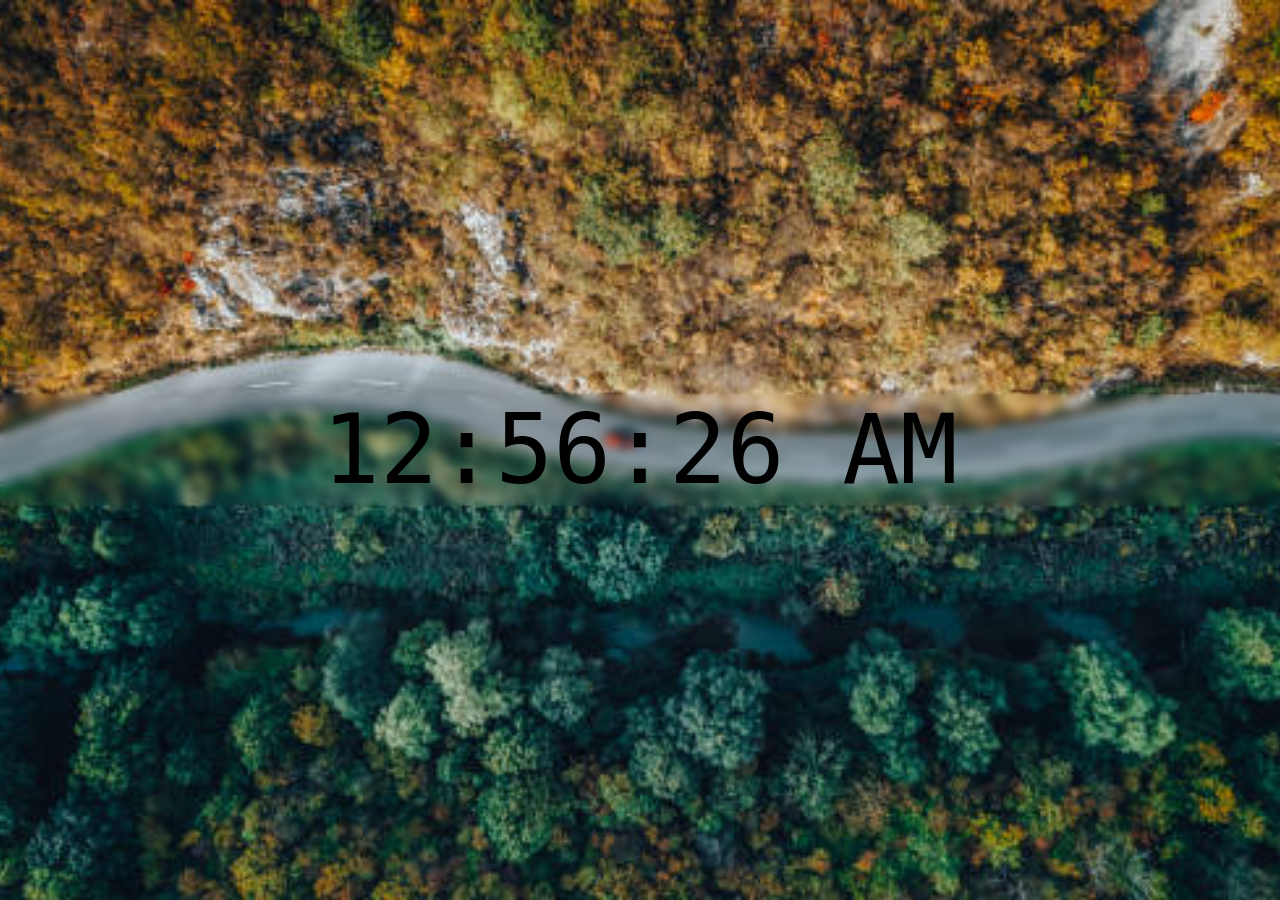
==== digital-clock/index.html @ 840f60d1 "changes" ====
<!DOCTYPE html>
<html lang="en">
<head>
    <meta charset="UTF-8">
    <meta name="viewport" content="width=device-width, initial-scale=1.0">
    <title>Digital Clock</title>
    <link rel="stylesheet" href="style.css">
</head>
<body>
    <div id="clock-container">
        <div id="clock">00:00:00</div>
    </div>
    <script src="script.js"></script>
</body>
</html>
---- digital-clock/style.css ----
body{
    background-image: url(gettyimages-1431090023-612x612.jpg);
    background-repeat: no-repeat;
    background-position: center;
    background-size: cover;
    background-attachment: fixed;
    margin: 0;
}

#clock-container{
    display: flex;
    justify-content: center;
    height: 100vh;
    align-items: center;
}

#clock{
    text-align: center;
    font-family: monospace;
    font-size: 6rem;
    backdrop-filter: blur(5px);
    width: 100%;
}
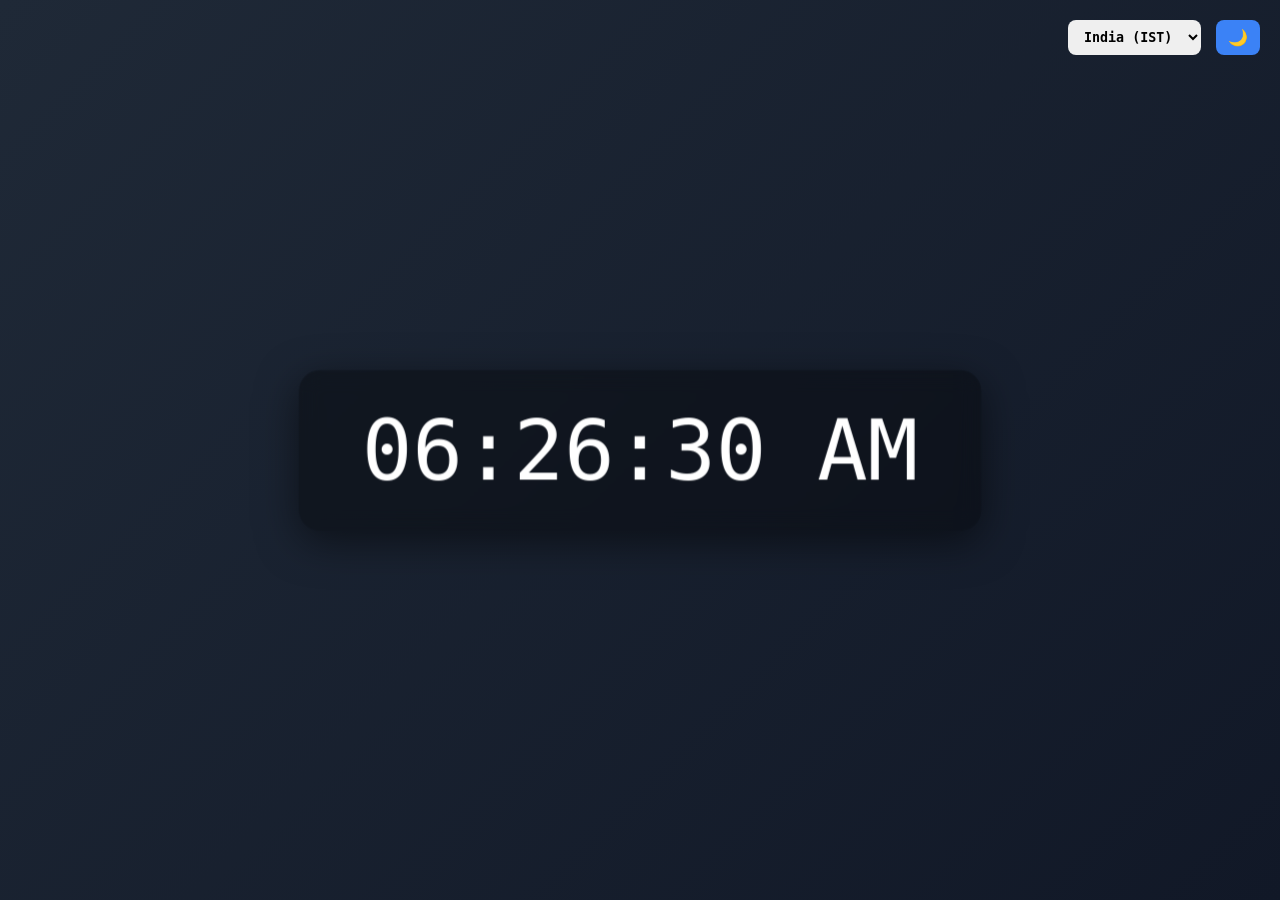
==== commit fb573807: "new updates" ====
--- a/digital-clock/index.html
+++ b/digital-clock/index.html
@@ -4,12 +4,29 @@
     <meta charset="UTF-8">
     <meta name="viewport" content="width=device-width, initial-scale=1.0">
     <title>Digital Clock</title>
+    <link rel="shortcut icon" href="favicon.ico" type="image/x-icon">
     <link rel="stylesheet" href="style.css">
 </head>
 <body>
+    
+</body>
+</html><body>
+
+    <div id="controls">
+        <select id="timezoneSelect">
+            <option value="Asia/Kolkata">India (IST)</option>
+            <option value="UTC">UTC</option>
+            <option value="America/New_York">New York</option>
+            <option value="Europe/London">London</option>
+            <option value="Asia/Tokyo">Tokyo</option>
+        </select>
+
+        <button id="themeToggle">🌙</button>
+    </div>
+
     <div id="clock-container">
         <div id="clock">00:00:00</div>
     </div>
+
     <script src="script.js"></script>
-</body>
-</html>+</body>
--- a/digital-clock/style.css
+++ b/digital-clock/style.css
@@ -1,23 +1,65 @@
-body{
-    background-image: url(gettyimages-1431090023-612x612.jpg);
-    background-repeat: no-repeat;
-    background-position: center;
-    background-size: cover;
-    background-attachment: fixed;
+body {
     margin: 0;
+    font-family: monospace;
+    background: linear-gradient(135deg, #1f2937, #111827);
+    color: white;
+    transition: background 0.4s ease, color 0.4s ease;
 }
 
-#clock-container{
+body.light {
+    background: linear-gradient(135deg, #f3f4f6, #e5e7eb);
+    color: #111827;
+}
+
+#controls {
+    position: absolute;
+    top: 20px;
+    right: 20px;
+    display: flex;
+    gap: 15px;
+}
+
+#timezoneSelect {
+    padding: 8px 12px;
+    border-radius: 8px;
+    border: none;
+    font-family: monospace;
+    font-weight: bold;
+}
+
+#themeToggle {
+    padding: 8px 12px;
+    border-radius: 8px;
+    border: none;
+    font-size: 1rem;
+    cursor: pointer;
+    background: #3b82f6;
+    color: white;
+}
+
+#clock-container {
     display: flex;
     justify-content: center;
+    align-items: center;
     height: 100vh;
-    align-items: center;
 }
 
-#clock{
-    text-align: center;
-    font-family: monospace;
-    font-size: 6rem;
-    backdrop-filter: blur(5px);
-    width: 100%;
+#clock {
+    font-size: 5rem;
+    padding: 30px 60px;
+    border-radius: 20px;
+    background: rgba(0, 0, 0, 0.35);
+    backdrop-filter: blur(10px);
+    box-shadow: 0 10px 40px rgba(0, 0, 0, 0.5);
+    transition: transform 0.2s ease;
+    cursor: pointer;
+}
+
+body.light #clock {
+    background: rgba(255, 255, 255, 0.6);
+    box-shadow: 0 10px 40px rgba(0, 0, 0, 0.2);
+}
+
+.tick {
+    transform: scale(1.05);
 }
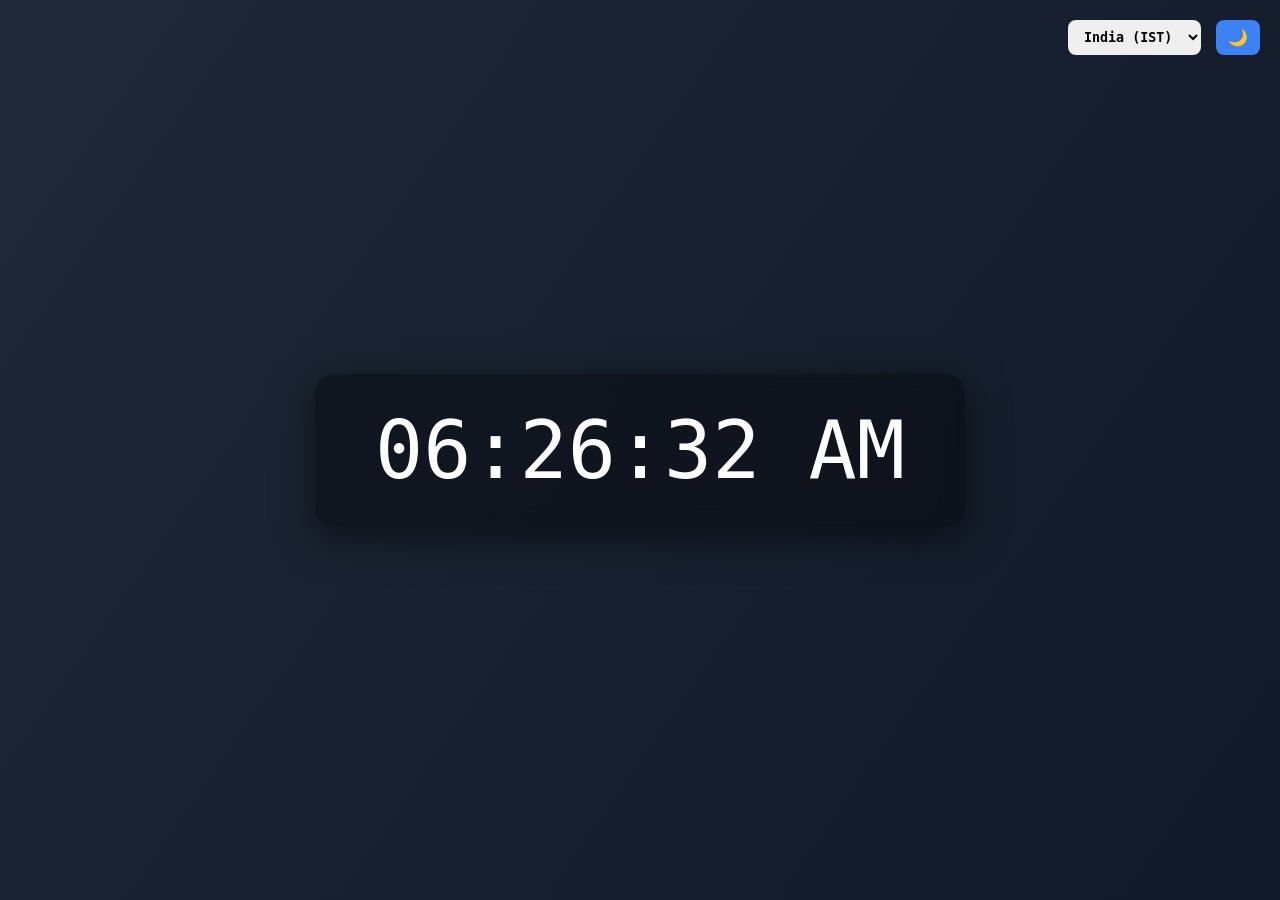
==== commit aae096d1: "updated digital-clock" ====
--- a/digital-clock/index.html
+++ b/digital-clock/index.html
@@ -3,14 +3,11 @@
 <head>
     <meta charset="UTF-8">
     <meta name="viewport" content="width=device-width, initial-scale=1.0">
-    <title>Digital Clock</title>
-    <link rel="shortcut icon" href="favicon.ico" type="image/x-icon">
-    <link rel="stylesheet" href="style.css">
+    <title>Digital CLock</title>
+    <link rel="stylesheet" href="styles.css">
+    <link type="image/png" sizes="32x32" rel="icon" href="icons8-clock-32.png">
 </head>
 <body>
-    
-</body>
-</html><body>
 
     <div id="controls">
         <select id="timezoneSelect">
--- a/digital-clock/styles.css
+++ b/digital-clock/styles.css
@@ -0,0 +1,65 @@
+body {
+    margin: 0;
+    font-family: monospace;
+    background: linear-gradient(125deg, #1f2937, #111827);
+    color: white;
+    transition: background 0.4s ease, color 0.4s ease;
+}
+
+body.light {
+    background: linear-gradient(135deg, #f3f4f6, #e5e7eb);
+    color: #111827;
+}
+
+#controls {
+    position: absolute;
+    top: 20px;
+    right: 20px;
+    display: flex;
+    gap: 15px;
+}
+
+#timezoneSelect {
+    padding: 8px 12px;
+    border-radius: 8px;
+    border: none;
+    font-family: monospace;
+    font-weight: bold;
+}
+
+#themeToggle {
+    padding: 8px 12px;
+    border-radius: 8px;
+    border: none;
+    font-size: 1rem;
+    cursor: pointer;
+    background: #3b82f6;
+    color: white;
+}
+
+#clock-container {
+    display: flex;
+    justify-content: center;
+    align-items: center;
+    height: 100vh;
+}
+
+#clock {
+    font-size: 5rem;
+    padding: 30px 60px;
+    border-radius: 20px;
+    background: rgba(0, 0, 0, 0.35);
+    backdrop-filter: blur(10px);
+    box-shadow: 0 10px 40px rgba(0, 0, 0, 0.5);
+    transition: transform 0.2s ease;
+    cursor: pointer;
+}
+
+body.light #clock {
+    background: rgba(255, 255, 255, 0.6);
+    box-shadow: 0 10px 40px rgba(0, 0, 0, 0.2);
+}
+
+.tick {
+    transform: scale(1.05);
+}
